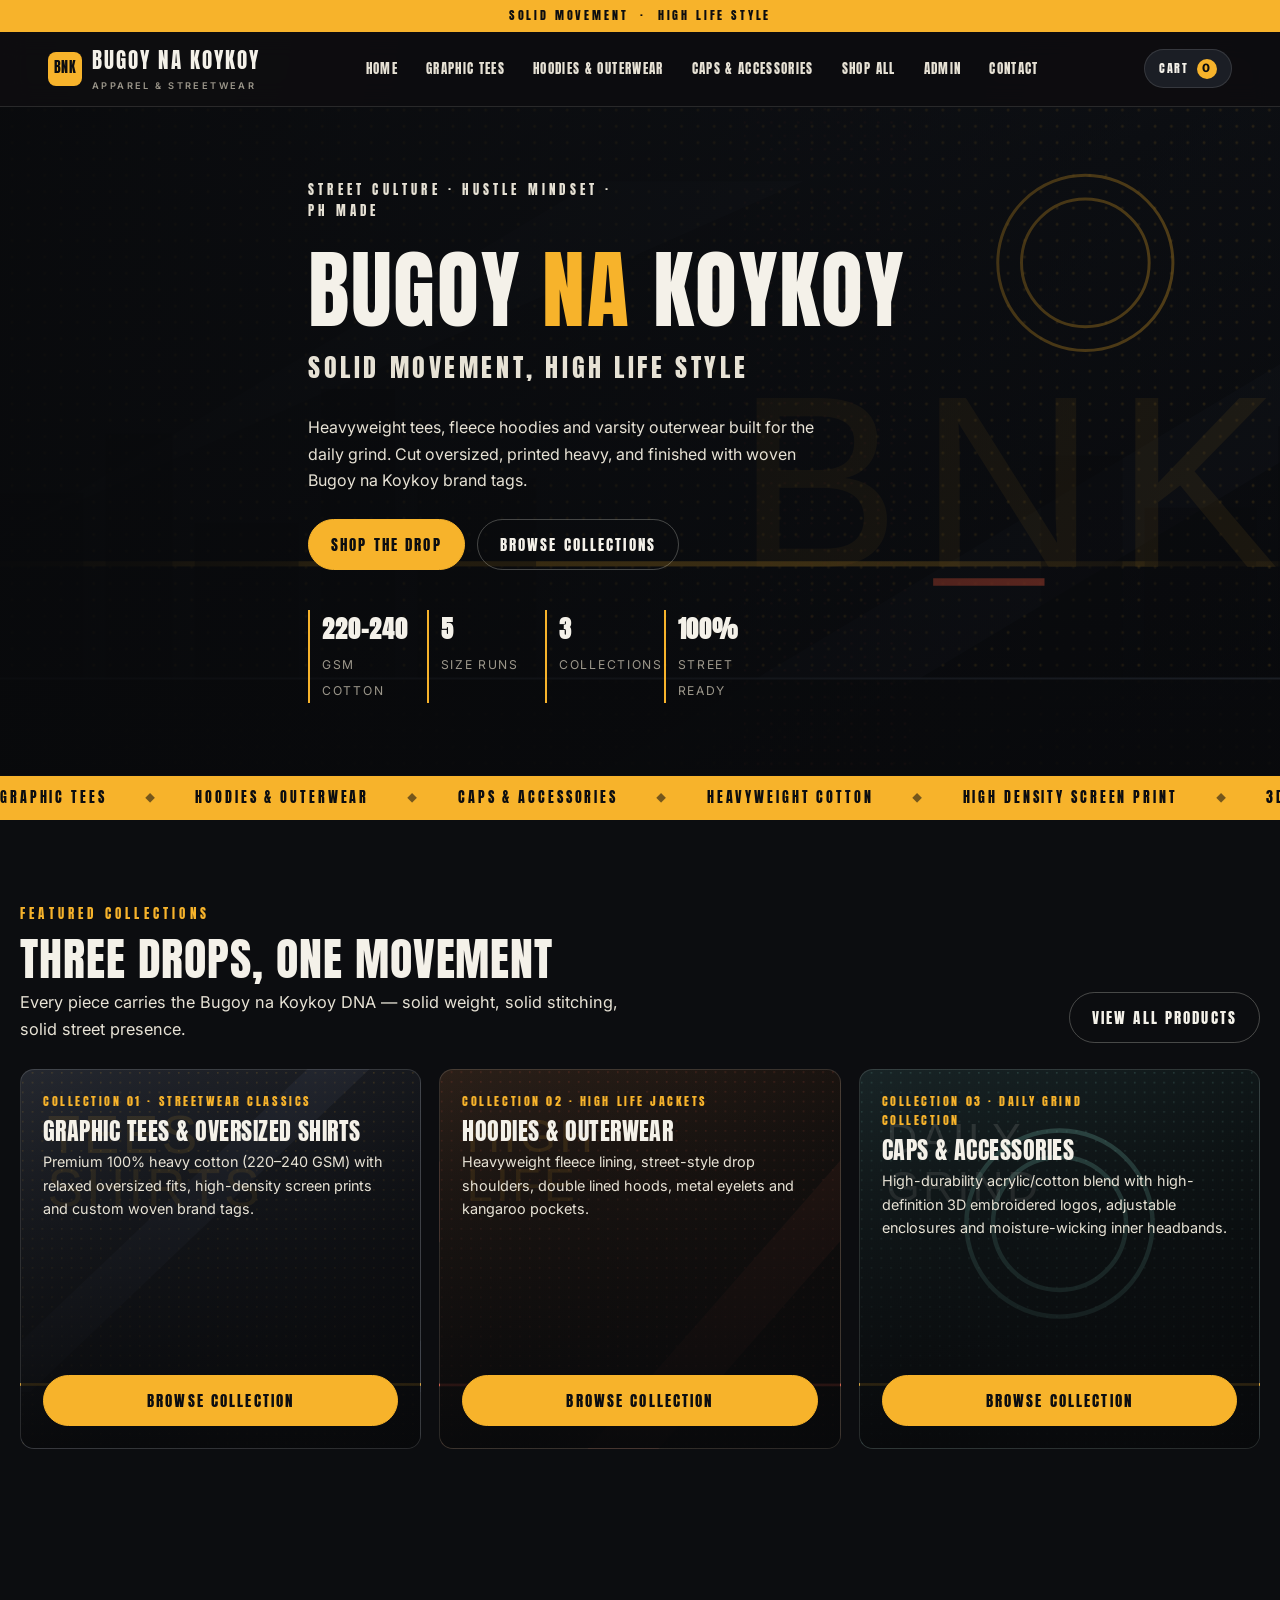
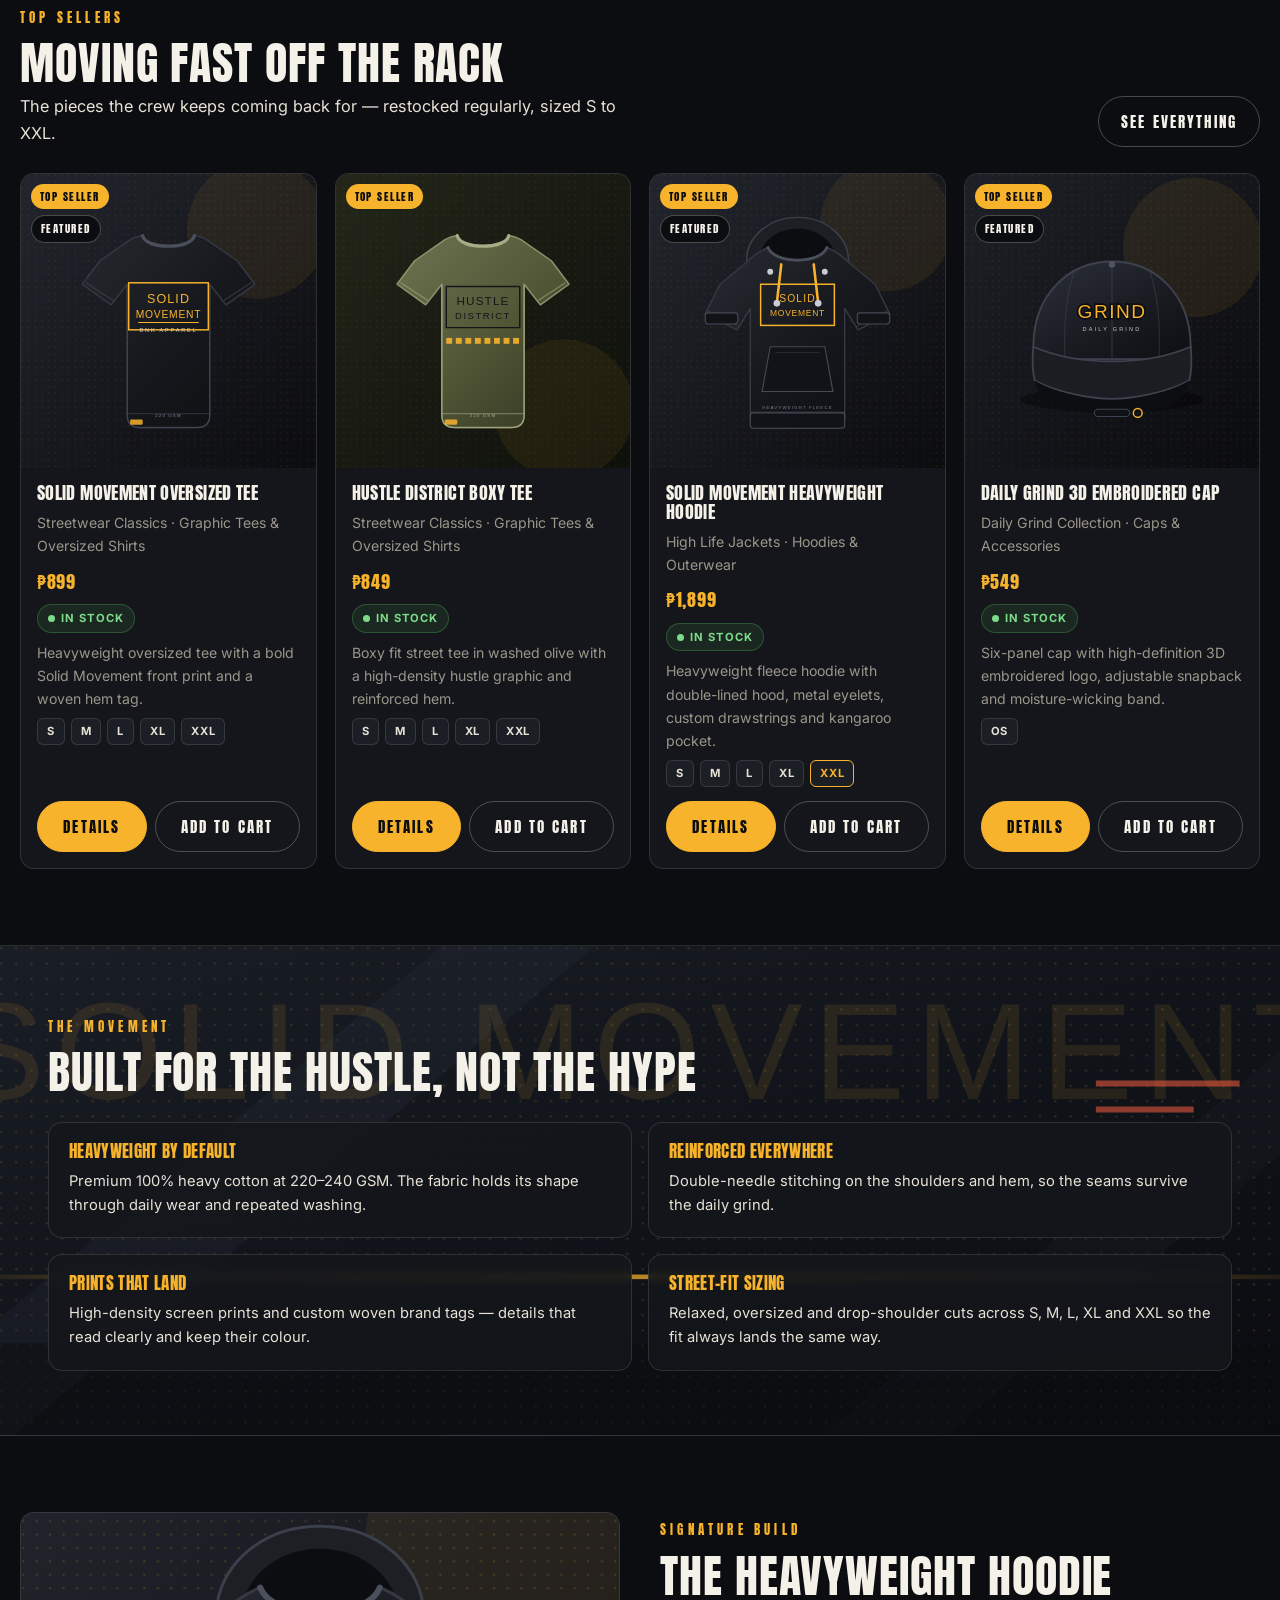
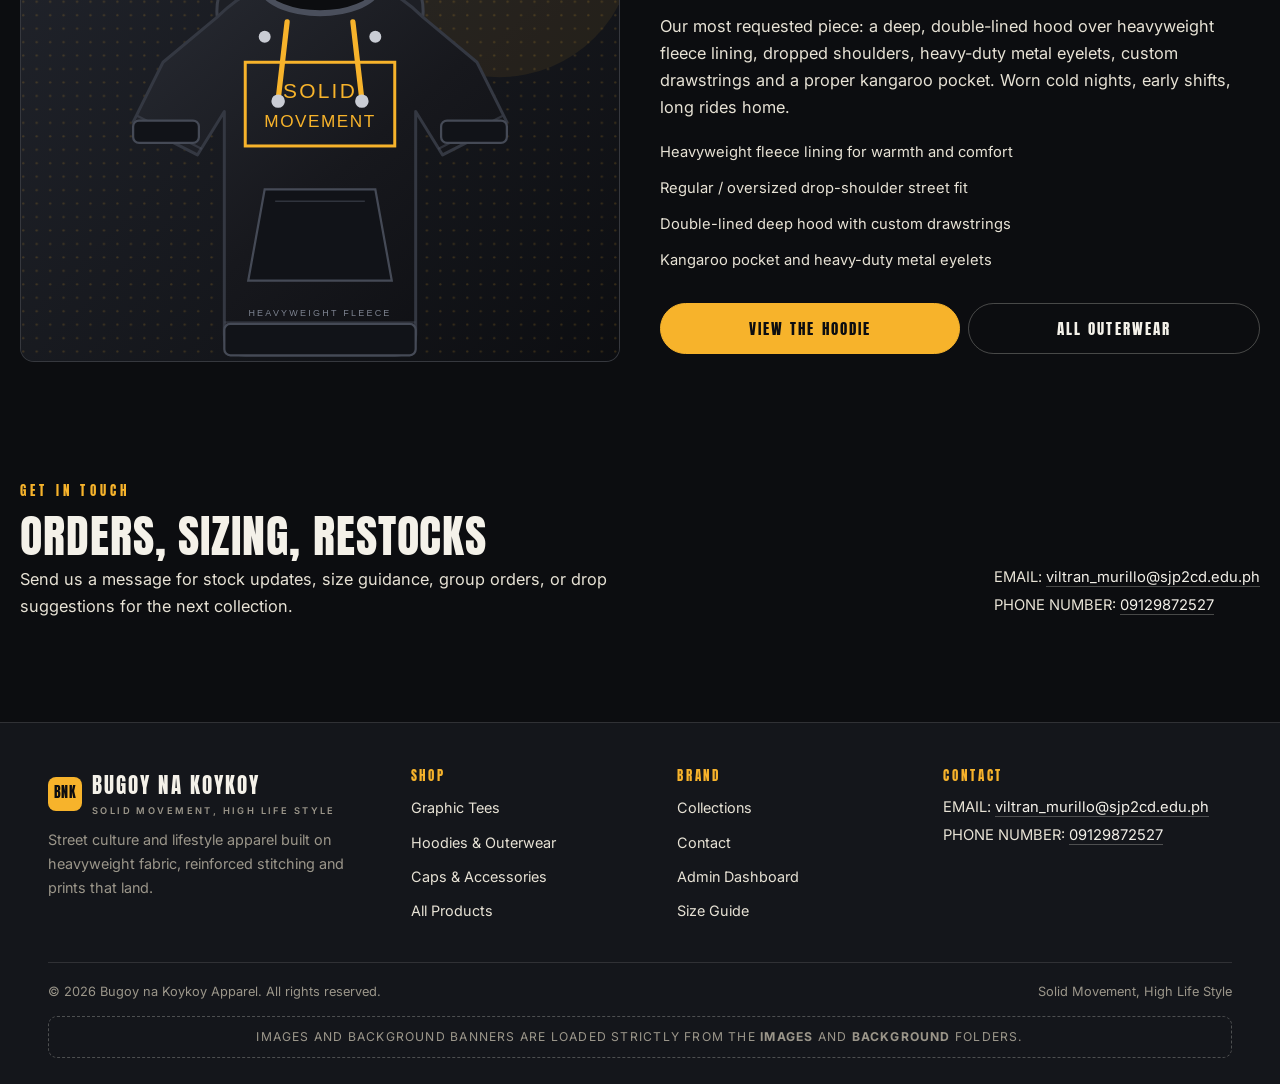
==== index.html @ 97ed1584 "Build Bugoy na Koykoy Apparel e-commerce site Add the full storefront for Bugoy na Koykoy Apparel (S" ====
<!DOCTYPE html>
<html lang="en">
  <head>
    <meta charset="utf-8" />
    <meta name="viewport" content="width=device-width, initial-scale=1" />
    <meta
      name="description"
      content="Bugoy na Koykoy Apparel — street culture and lifestyle apparel. Solid Movement, High Life Style. Graphic tees, hoodies, outerwear, caps and accessories."
    />
    <title>Bugoy na Koykoy Apparel — Solid Movement, High Life Style</title>
    <link rel="preconnect" href="https://fonts.googleapis.com" />
    <link rel="preconnect" href="https://fonts.gstatic.com" crossorigin />
    <link
      href="https://fonts.googleapis.com/css2?family=Anton&family=Inter:wght@400;500;600;700;800&display=swap"
      rel="stylesheet"
    />
    <link rel="stylesheet" href="css/style.css" />
    <link rel="icon" href="images/favicon.svg" type="image/svg+xml" />
  </head>
  <body>
    <a class="skip-link" href="#main">Skip to content</a>

    <div class="topbar">Solid Movement &nbsp;·&nbsp; High Life Style</div>

    <header class="site-header">
      <div class="container header-inner">
        <a class="logo" href="index.html">
          <span class="logo-mark" aria-hidden="true">BNK</span>
          <span>
            Bugoy na Koykoy
            <small>Apparel &amp; Streetwear</small>
          </span>
        </a>

        <button
          class="nav-toggle"
          id="navToggle"
          aria-expanded="false"
          aria-controls="navList"
          aria-label="Toggle navigation"
        >
          <span class="bars" aria-hidden="true"><span></span><span></span><span></span></span>
          Menu
        </button>

        <nav class="nav" aria-label="Primary navigation">
          <ul class="nav-list" id="navList">
            <li><a class="nav-link" href="index.html">Home</a></li>
            <li>
              <a class="nav-link" href="products.html?cat=graphic-tees">Graphic Tees</a>
            </li>
            <li>
              <a class="nav-link" href="products.html?cat=hoodies-outerwear">Hoodies &amp; Outerwear</a>
            </li>
            <li>
              <a class="nav-link" href="products.html?cat=caps-accessories">Caps &amp; Accessories</a>
            </li>
            <li><a class="nav-link" href="products.html">Shop All</a></li>
            <li><a class="nav-link" href="admin.html">Admin</a></li>
            <li><a class="nav-link" href="#contact">Contact</a></li>
          </ul>
        </nav>

        <div class="header-actions">
          <button class="cart-btn" type="button" data-open-cart>
            Cart <span class="cart-count" data-cart-count>0</span>
          </button>
        </div>
      </div>
    </header>

    <main id="main">
      <!-- ============================ HERO ============================ -->
      <section class="hero">
        <div class="container hero-content">
          <p class="eyebrow">Street Culture · Hustle Mindset · PH Made</p>
          <h1>Bugoy <em>na</em> Koykoy</h1>
          <p class="hero-tagline">Solid Movement, High Life Style</p>
          <p>
            Heavyweight tees, fleece hoodies and varsity outerwear built for the
            daily grind. Cut oversized, printed heavy, and finished with woven
            Bugoy na Koykoy brand tags.
          </p>
          <div class="hero-actions">
            <a class="btn" href="products.html">Shop The Drop</a>
            <a class="btn ghost" href="#collections">Browse Collections</a>
          </div>
          <div class="hero-stats">
            <div class="hero-stat"><b>220–240</b><span>GSM Cotton</span></div>
            <div class="hero-stat"><b>5</b><span>Size Runs</span></div>
            <div class="hero-stat"><b>3</b><span>Collections</span></div>
            <div class="hero-stat"><b>100%</b><span>Street Ready</span></div>
          </div>
        </div>
      </section>

      <!-- ========================= MARQUEE ========================== -->
      <div class="marquee" aria-hidden="true">
        <div class="marquee-track">
          <span>Graphic Tees</span>
          <span>Hoodies &amp; Outerwear</span>
          <span>Caps &amp; Accessories</span>
          <span>Heavyweight Cotton</span>
          <span>High Density Screen Print</span>
          <span>3D Embroidered Logos</span>
          <span>Graphic Tees</span>
          <span>Hoodies &amp; Outerwear</span>
          <span>Caps &amp; Accessories</span>
          <span>Heavyweight Cotton</span>
          <span>High Density Screen Print</span>
          <span>3D Embroidered Logos</span>
        </div>
      </div>

      <!-- ====================== FEATURED COLLECTIONS ================= -->
      <section class="section container" id="collections">
        <header class="section-header">
          <div>
            <p class="eyebrow">Featured Collections</p>
            <h2 class="section-title">Three Drops, One Movement</h2>
            <p class="lede">
              Every piece carries the Bugoy na Koykoy DNA — solid weight, solid
              stitching, solid street presence.
            </p>
          </div>
          <a class="btn secondary" href="products.html">View All Products</a>
        </header>

        <div class="collection-grid">
          <article
            class="collection-card"
            style="
              background-image: url('background/collection-streetwear-classics.svg');
            "
          >
            <p class="collection-tag">Collection 01 · Streetwear Classics</p>
            <h3>Graphic Tees &amp; Oversized Shirts</h3>
            <p>
              Premium 100% heavy cotton (220–240 GSM) with relaxed oversized
              fits, high-density screen prints and custom woven brand tags.
            </p>
            <div class="card-actions">
              <a class="btn" href="products.html?cat=graphic-tees">Browse Collection</a>
            </div>
          </article>

          <article
            class="collection-card"
            style="
              background-image: url('background/collection-high-life-jackets.svg');
            "
          >
            <p class="collection-tag">Collection 02 · High Life Jackets</p>
            <h3>Hoodies &amp; Outerwear</h3>
            <p>
              Heavyweight fleece lining, street-style drop shoulders, double
              lined hoods, metal eyelets and kangaroo pockets.
            </p>
            <div class="card-actions">
              <a class="btn" href="products.html?cat=hoodies-outerwear">Browse Collection</a>
            </div>
          </article>

          <article
            class="collection-card"
            style="
              background-image: url('background/collection-daily-grind.svg');
            "
          >
            <p class="collection-tag">Collection 03 · Daily Grind Collection</p>
            <h3>Caps &amp; Accessories</h3>
            <p>
              High-durability acrylic/cotton blend with high-definition 3D
              embroidered logos, adjustable enclosures and moisture-wicking
              inner headbands.
            </p>
            <div class="card-actions">
              <a class="btn" href="products.html?cat=caps-accessories">Browse Collection</a>
            </div>
          </article>
        </div>
      </section>

      <!-- ========================== TOP SELLERS ======================= -->
      <section class="section container">
        <header class="section-header">
          <div>
            <p class="eyebrow">Top Sellers</p>
            <h2 class="section-title">Moving Fast Off The Rack</h2>
            <p class="lede">
              The pieces the crew keeps coming back for — restocked regularly,
              sized S to XXL.
            </p>
          </div>
          <a class="btn secondary" href="products.html">See Everything</a>
        </header>
        <div class="grid" id="topSellerGrid"></div>
      </section>

      <!-- ========================== BRAND STORY ======================= -->
      <section class="band">
        <div class="container">
          <header class="section-header">
            <div>
              <p class="eyebrow">The Movement</p>
              <h2 class="section-title">Built For The Hustle, Not The Hype</h2>
            </div>
          </header>
          <div class="value-grid">
            <article class="value">
              <h4>Heavyweight By Default</h4>
              <p>
                Premium 100% heavy cotton at 220–240 GSM. The fabric holds its
                shape through daily wear and repeated washing.
              </p>
            </article>
            <article class="value">
              <h4>Reinforced Everywhere</h4>
              <p>
                Double-needle stitching on the shoulders and hem, so the seams
                survive the daily grind.
              </p>
            </article>
            <article class="value">
              <h4>Prints That Land</h4>
              <p>
                High-density screen prints and custom woven brand tags — details
                that read clearly and keep their colour.
              </p>
            </article>
            <article class="value">
              <h4>Street-Fit Sizing</h4>
              <p>
                Relaxed, oversized and drop-shoulder cuts across S, M, L, XL
                and XXL so the fit always lands the same way.
              </p>
            </article>
          </div>
        </div>
      </section>

      <!-- ======================= CRAFT / SPLIT ======================== -->
      <section class="section container">
        <div class="split">
          <div class="split-media">
            <img
              src="images/hoodie-solid-movement.svg"
              alt="Solid Movement heavyweight hoodie"
              loading="lazy"
            />
          </div>
          <div>
            <p class="eyebrow">Signature Build</p>
            <h2 class="section-title">The Heavyweight Hoodie</h2>
            <p class="lede" style="margin: 14px 0 18px;">
              Our most requested piece: a deep, double-lined hood over heavyweight
              fleece lining, dropped shoulders, heavy-duty metal eyelets, custom
              drawstrings and a proper kangaroo pocket. Worn cold nights, early
              shifts, long rides home.
            </p>
            <ul class="footer-list" style="margin-bottom: 22px;">
              <li class="contact-line">Heavyweight fleece lining for warmth and comfort</li>
              <li class="contact-line">Regular / oversized drop-shoulder street fit</li>
              <li class="contact-line">Double-lined deep hood with custom drawstrings</li>
              <li class="contact-line">Kangaroo pocket and heavy-duty metal eyelets</li>
            </ul>
            <div class="card-actions">
              <a class="btn" href="products.html?id=bnk-ood-01">View The Hoodie</a>
              <a class="btn ghost" href="products.html?cat=hoodies-outerwear">All Outerwear</a>
            </div>
          </div>
        </div>
      </section>

      <!-- ========================== CONTACT =========================== -->
      <section class="section-tight container" id="contact">
        <header class="section-header">
          <div>
            <p class="eyebrow">Get In Touch</p>
            <h2 class="section-title">Orders, Sizing, Restocks</h2>
            <p class="lede">
              Send us a message for stock updates, size guidance, group orders,
              or drop suggestions for the next collection.
            </p>
          </div>
          <div class="contact-line">
            <div>EMAIL: <a href="mailto:viltran_murillo@sjp2cd.edu.ph">viltran_murillo@sjp2cd.edu.ph</a></div>
            <div>PHONE NUMBER: <a href="tel:09129872527">09129872527</a></div>
          </div>
        </header>
      </section>
    </main>

    <footer class="site-footer">
      <div class="container">
        <div class="footer-grid">
          <div class="footer-brand">
            <a class="logo" href="index.html">
              <span class="logo-mark" aria-hidden="true">BNK</span>
              <span>
                Bugoy na Koykoy
                <small>Solid Movement, High Life Style</small>
              </span>
            </a>
            <p>
              Street culture and lifestyle apparel built on heavyweight fabric,
              reinforced stitching and prints that land.
            </p>
          </div>

          <div>
            <h3 class="footer-title">Shop</h3>
            <ul class="footer-list">
              <li><a href="products.html?cat=graphic-tees">Graphic Tees</a></li>
              <li><a href="products.html?cat=hoodies-outerwear">Hoodies &amp; Outerwear</a></li>
              <li><a href="products.html?cat=caps-accessories">Caps &amp; Accessories</a></li>
              <li><a href="products.html">All Products</a></li>
            </ul>
          </div>

          <div>
            <h3 class="footer-title">Brand</h3>
            <ul class="footer-list">
              <li><a href="index.html#collections">Collections</a></li>
              <li><a href="index.html#contact">Contact</a></li>
              <li><a href="admin.html">Admin Dashboard</a></li>
              <li><a href="products.html">Size Guide</a></li>
            </ul>
          </div>

          <div>
            <h3 class="footer-title">Contact</h3>
            <div class="contact-line">
              <div>EMAIL: <a href="mailto:viltran_murillo@sjp2cd.edu.ph">viltran_murillo@sjp2cd.edu.ph</a></div>
              <div>PHONE NUMBER: <a href="tel:09129872527">09129872527</a></div>
            </div>
          </div>
        </div>

        <div class="footer-bottom">
          <span>&copy; <span id="currentYear">2026</span> Bugoy na Koykoy Apparel. All rights reserved.</span>
          <span>Solid Movement, High Life Style</span>
        </div>
        <p class="notice-strip">
          Images and background banners are loaded strictly from the
          <strong>images</strong> and <strong>background</strong> folders.
        </p>
      </div>
    </footer>

    <!-- ========================= CART DRAWER ======================== -->
    <div class="drawer" id="cartDrawer" hidden>
      <button class="drawer-scrim" type="button" data-close-cart aria-label="Close cart"></button>
      <aside class="drawer-panel" role="dialog" aria-modal="true" aria-label="Shopping cart">
        <div class="drawer-head">
          <h3>Your Cart</h3>
          <button class="modal-close" type="button" data-close-cart aria-label="Close cart">&#10005;</button>
        </div>
        <div class="drawer-body" id="cartLines"></div>
        <div class="drawer-foot">
          <div class="total-row"><span>Subtotal</span><span id="cartTotal">₱0</span></div>
          <button class="btn" type="button" id="checkoutBtn">Checkout</button>
          <button class="btn ghost" type="button" data-close-cart>Keep Shopping</button>
        </div>
      </aside>
    </div>

    <div class="toast-wrap" id="toastWrap"></div>

    <script src="js/app.js"></script>
    <script src="js/home.js"></script>
  </body>
</html>
---- css/style.css ----
/* ==========================================================================
   Bugoy na Koykoy Apparel — "Solid Movement, High Life Style"
   External stylesheet (CSS3). Mobile-first, responsive breakpoints:
   640px (sm) / 900px (md) / 1200px (lg)
   ========================================================================== */

/* ---------- 1. Reset & tokens ---------- */
*,
*::before,
*::after {
  margin: 0;
  padding: 0;
  box-sizing: border-box;
}

:root {
  --ink: #0c0d10;
  --ink-2: #14161b;
  --ink-3: #1b1e25;
  --ink-4: #252932;
  --bone: #f4f1e9;
  --bone-2: #e7e2d5;
  --gold: #f7b32b;
  --gold-deep: #d98c07;
  --rust: #e2543c;
  --muted: #9b968a;
  --line: rgba(244, 241, 233, 0.12);
  --line-strong: rgba(244, 241, 233, 0.26);
  --success: #4caf50;
  --radius: 14px;
  --radius-sm: 9px;
  --shadow: 0 18px 40px -22px rgba(0, 0, 0, 0.9);
  --display: "Anton", "Haettenschweiler", "Arial Narrow", Impact, sans-serif;
  --body: "Inter", system-ui, -apple-system, "Segoe UI", Roboto, Helvetica,
    Arial, sans-serif;
  --max: 1240px;
  --gutter: 16px;
  --header-h: 62px;
}

/* ---------- 2. Base ---------- */
html {
  scroll-behavior: smooth;
  -webkit-text-size-adjust: 100%;
}

body {
  min-height: 100%;
  font-family: var(--body);
  font-size: 16px;
  line-height: 1.65;
  color: var(--bone);
  background-color: var(--ink);
  background-image:
    radial-gradient(circle at 12% 4%, rgba(247, 179, 43, 0.09), transparent 42%),
    radial-gradient(circle at 88% 18%, rgba(226, 84, 60, 0.08), transparent 46%);
  background-attachment: fixed;
  overflow-x: hidden;
}

img {
  max-width: 100%;
  display: block;
}

a {
  color: inherit;
  text-decoration: none;
}

button,
input,
select,
textarea {
  font: inherit;
  color: inherit;
}

ul {
  list-style: none;
}

:focus-visible {
  outline: 2px solid var(--gold);
  outline-offset: 3px;
}

::selection {
  background: var(--gold);
  color: var(--ink);
}

/* ---------- 3. Layout helpers ---------- */
.container {
  width: 100%;
  max-width: var(--max);
  margin: 0 auto;
  padding: 0 var(--gutter);
}

.section {
  padding: 56px 0;
}

.section-tight {
  padding: 36px 0;
}

.skip-link {
  position: absolute;
  left: -9999px;
  top: 0;
  background: var(--gold);
  color: var(--ink);
  padding: 10px 16px;
  z-index: 200;
  font-weight: 700;
}

.skip-link:focus {
  left: 8px;
  top: 8px;
}

.sr-only {
  position: absolute;
  width: 1px;
  height: 1px;
  padding: 0;
  margin: -1px;
  overflow: hidden;
  clip: rect(0 0 0 0);
  white-space: nowrap;
  border: 0;
}

/* ---------- 4. Typography ---------- */
h1,
h2,
h3,
h4 {
  font-family: var(--display);
  font-weight: 400;
  letter-spacing: 0.02em;
  line-height: 1.05;
  text-transform: uppercase;
}

.section-title {
  font-size: clamp(1.75rem, 6vw, 2.9rem);
}

.eyebrow {
  font-family: var(--display);
  font-size: 0.82rem;
  letter-spacing: 0.32em;
  text-transform: uppercase;
  color: var(--gold);
  margin-bottom: 10px;
}

.lede {
  color: var(--bone-2);
  font-size: 1.02rem;
  max-width: 60ch;
}

.meta {
  color: var(--muted);
  font-size: 0.88rem;
}

.muted {
  color: var(--muted);
}

.price {
  font-family: var(--display);
  font-size: 1.3rem;
  letter-spacing: 0.04em;
  color: var(--gold);
}

.section-header {
  display: flex;
  flex-wrap: wrap;
  align-items: flex-end;
  justify-content: space-between;
  gap: 14px;
  margin-bottom: 26px;
}

.section-header p {
  margin-top: 6px;
}

/* ---------- 5. Buttons & chips ---------- */
.btn {
  display: inline-flex;
  align-items: center;
  justify-content: center;
  gap: 8px;
  padding: 12px 22px;
  border: 1px solid var(--gold);
  border-radius: 999px;
  background: var(--gold);
  color: var(--ink);
  font-family: var(--display);
  font-size: 0.95rem;
  letter-spacing: 0.14em;
  text-transform: uppercase;
  cursor: pointer;
  transition: transform 0.16s ease, background-color 0.16s ease,
    color 0.16s ease, border-color 0.16s ease;
}

.btn:hover {
  background: var(--gold-deep);
  border-color: var(--gold-deep);
  transform: translateY(-2px);
}

.btn:active {
  transform: translateY(0);
}

.btn.ghost,
.btn.secondary {
  background: transparent;
  color: var(--bone);
  border-color: var(--line-strong);
}

.btn.ghost:hover,
.btn.secondary:hover {
  background: var(--bone);
  color: var(--ink);
  border-color: var(--bone);
}

.btn.rust {
  background: var(--rust);
  border-color: var(--rust);
  color: #fff;
}

.btn.rust:hover {
  background: #c9432c;
  border-color: #c9432c;
}

.btn.small {
  padding: 8px 14px;
  font-size: 0.78rem;
  letter-spacing: 0.1em;
}

.btn[disabled] {
  opacity: 0.45;
  cursor: not-allowed;
  transform: none;
}

.chip {
  display: inline-flex;
  align-items: center;
  gap: 6px;
  padding: 8px 15px;
  border: 1px solid var(--line);
  border-radius: 999px;
  background: var(--ink-2);
  color: var(--bone-2);
  font-size: 0.82rem;
  font-weight: 600;
  letter-spacing: 0.04em;
  cursor: pointer;
  transition: border-color 0.16s ease, background-color 0.16s ease,
    color 0.16s ease;
}

.chip:hover {
  border-color: var(--gold);
  color: var(--bone);
}

.chip.active {
  background: var(--gold);
  border-color: var(--gold);
  color: var(--ink);
}

/* ---------- 6. Header / navigation ---------- */
.site-header {
  position: sticky;
  top: 0;
  z-index: 60;
  background: rgba(12, 13, 16, 0.92);
  backdrop-filter: blur(12px);
  border-bottom: 1px solid var(--line);
}

.topbar {
  background: var(--gold);
  color: var(--ink);
  text-align: center;
  font-family: var(--display);
  font-size: 0.74rem;
  letter-spacing: 0.24em;
  text-transform: uppercase;
  padding: 6px 12px;
}

.header-inner {
  display: flex;
  align-items: center;
  justify-content: space-between;
  gap: 12px;
  min-height: var(--header-h);
}

.logo {
  display: flex;
  align-items: center;
  gap: 10px;
  font-family: var(--display);
  font-size: 1.16rem;
  letter-spacing: 0.1em;
  text-transform: uppercase;
  white-space: nowrap;
}

.logo-mark {
  display: grid;
  place-items: center;
  width: 34px;
  height: 34px;
  border-radius: 8px;
  background: var(--gold);
  color: var(--ink);
  font-size: 0.86rem;
  letter-spacing: 0.02em;
  flex: none;
}

.logo small {
  display: block;
  font-family: var(--body);
  font-size: 0.58rem;
  letter-spacing: 0.26em;
  color: var(--muted);
  font-weight: 600;
}

.nav-toggle {
  display: inline-flex;
  align-items: center;
  gap: 8px;
  background: transparent;
  border: 1px solid var(--line-strong);
  color: var(--bone);
  padding: 8px 13px;
  border-radius: 999px;
  font-family: var(--display);
  font-size: 0.78rem;
  letter-spacing: 0.16em;
  text-transform: uppercase;
  cursor: pointer;
}

.nav-toggle .bars {
  display: grid;
  gap: 3px;
}

.nav-toggle .bars span {
  display: block;
  width: 16px;
  height: 2px;
  background: currentColor;
}

.nav {
  display: none;
}

.nav-list {
  display: flex;
  flex-direction: column;
  gap: 2px;
}

.nav.open {
  display: block;
}

.nav-link {
  display: block;
  padding: 10px 8px;
  border-radius: var(--radius-sm);
  font-family: var(--display);
  font-size: 0.92rem;
  letter-spacing: 0.1em;
  text-transform: uppercase;
  color: var(--bone-2);
}

.nav-link:hover,
.nav-link:focus-visible {
  background: var(--ink-3);
  color: var(--gold);
}

.header-actions {
  display: flex;
  align-items: center;
  gap: 8px;
}

.cart-btn {
  position: relative;
  display: inline-flex;
  align-items: center;
  gap: 8px;
  background: var(--ink-3);
  border: 1px solid var(--line);
  color: var(--bone);
  border-radius: 999px;
  padding: 8px 14px;
  font-family: var(--display);
  font-size: 0.78rem;
  letter-spacing: 0.14em;
  text-transform: uppercase;
  cursor: pointer;
}

.cart-btn:hover {
  border-color: var(--gold);
}

.cart-count {
  min-width: 20px;
  height: 20px;
  padding: 0 5px;
  display: grid;
  place-items: center;
  border-radius: 999px;
  background: var(--gold);
  color: var(--ink);
  font-family: var(--body);
  font-weight: 800;
  font-size: 0.72rem;
}

/* ---------- 7. Hero ---------- */
.hero {
  position: relative;
  isolation: isolate;
  display: grid;
  align-items: center;
  min-height: 62vh;
  padding: 72px 0;
  background-color: var(--ink-2);
  background-image: url("../background/hero.svg");
  background-size: cover;
  background-position: center;
  background-repeat: no-repeat;
  overflow: hidden;
}

.hero::after {
  content: "";
  position: absolute;
  inset: 0;
  z-index: -1;
  background: linear-gradient(
    100deg,
    rgba(8, 9, 11, 0.94) 0%,
    rgba(8, 9, 11, 0.72) 48%,
    rgba(8, 9, 11, 0.38) 100%
  );
}

.hero-content {
  max-width: 720px;
}

.hero h1 {
  font-size: clamp(2.5rem, 11vw, 5.4rem);
  line-height: 0.95;
  margin-bottom: 16px;
}

.hero h1 em {
  font-style: normal;
  color: var(--gold);
}

.hero-tagline {
  font-family: var(--display);
  font-size: clamp(1.05rem, 4.2vw, 1.6rem);
  letter-spacing: 0.14em;
  text-transform: uppercase;
  color: var(--bone);
  margin-bottom: 14px;
}

.hero p {
  color: var(--bone-2);
  max-width: 52ch;
  margin-bottom: 26px;
}

.hero-actions {
  display: flex;
  flex-wrap: wrap;
  gap: 12px;
}

.hero-stats {
  display: grid;
  grid-template-columns: repeat(2, minmax(0, 1fr));
  gap: 14px;
  margin-top: 40px;
  max-width: 460px;
}

.hero-stat {
  border-left: 2px solid var(--gold);
  padding-left: 12px;
}

.hero-stat b {
  display: block;
  font-family: var(--display);
  font-size: 1.5rem;
  letter-spacing: 0.04em;
  color: var(--bone);
}

.hero-stat span {
  font-size: 0.76rem;
  letter-spacing: 0.14em;
  text-transform: uppercase;
  color: var(--muted);
}

/* ---------- 8. Marquee strip ---------- */
.marquee {
  background: var(--gold);
  color: var(--ink);
  border-top: 1px solid var(--ink);
  border-bottom: 1px solid var(--ink);
  overflow: hidden;
  padding: 10px 0;
}

.marquee-track {
  display: flex;
  gap: 38px;
  width: max-content;
  animation: marquee 26s linear infinite;
  font-family: var(--display);
  font-size: 0.9rem;
  letter-spacing: 0.2em;
  text-transform: uppercase;
}

.marquee-track span::after {
  content: "◆";
  margin-left: 38px;
  opacity: 0.55;
}

@keyframes marquee {
  from {
    transform: translateX(0);
  }
  to {
    transform: translateX(-50%);
  }
}

@media (prefers-reduced-motion: reduce) {
  .marquee-track {
    animation: none;
  }
  html {
    scroll-behavior: auto;
  }
}

/* ---------- 9. Cards / product grid ---------- */
.grid {
  display: grid;
  grid-template-columns: repeat(auto-fill, minmax(240px, 1fr));
  gap: 18px;
}

.card {
  display: flex;
  flex-direction: column;
  background: var(--ink-2);
  border: 1px solid var(--line);
  border-radius: var(--radius);
  overflow: hidden;
  transition: transform 0.18s ease, border-color 0.18s ease,
    box-shadow 0.18s ease;
}

.card:hover {
  transform: translateY(-4px);
  border-color: var(--line-strong);
  box-shadow: var(--shadow);
}

.card-media {
  position: relative;
  background: var(--ink-3);
  aspect-ratio: 1 / 1;
}

.card-media img {
  width: 100%;
  height: 100%;
  object-fit: cover;
}

.card-badges {
  position: absolute;
  top: 10px;
  left: 10px;
  display: flex;
  flex-direction: column;
  gap: 6px;
  align-items: flex-start;
}

.badge {
  padding: 4px 9px;
  border-radius: 999px;
  font-family: var(--display);
  font-size: 0.66rem;
  letter-spacing: 0.14em;
  text-transform: uppercase;
  background: var(--gold);
  color: var(--ink);
}

.badge.dark {
  background: var(--ink);
  color: var(--bone);
  border: 1px solid var(--line-strong);
}

.badge.rust {
  background: var(--rust);
  color: #fff;
}

.card-body {
  display: flex;
  flex-direction: column;
  gap: 8px;
  padding: 16px;
  flex: 1;
}

.card-title {
  font-size: 1.12rem;
}

.card-body .price {
  font-size: 1.15rem;
}

.card-actions {
  display: flex;
  flex-wrap: wrap;
  gap: 8px;
  margin-top: auto;
  padding-top: 6px;
}

.card-actions .btn {
  flex: 1 1 auto;
}

/* Stock / availability tags */
.avail {
  display: inline-flex;
  align-items: center;
  gap: 6px;
  align-self: flex-start;
  padding: 4px 10px;
  border-radius: 999px;
  font-size: 0.7rem;
  font-weight: 700;
  letter-spacing: 0.1em;
  text-transform: uppercase;
  border: 1px solid transparent;
}

.avail::before {
  content: "";
  width: 7px;
  height: 7px;
  border-radius: 50%;
  background: currentColor;
}

.avail.in-stock {
  color: #7ddc8a;
  background: rgba(76, 175, 80, 0.12);
  border-color: rgba(76, 175, 80, 0.34);
}

.avail.low-stock {
  color: var(--gold);
  background: rgba(247, 179, 43, 0.12);
  border-color: rgba(247, 179, 43, 0.34);
}

.avail.out-of-stock {
  color: #f08574;
  background: rgba(226, 84, 60, 0.14);
  border-color: rgba(226, 84, 60, 0.36);
}

/* Size pills */
.size-list {
  display: flex;
  flex-wrap: wrap;
  gap: 6px;
}

.size-pill {
  padding: 3px 9px;
  border: 1px solid var(--line);
  border-radius: 6px;
  font-size: 0.7rem;
  font-weight: 700;
  letter-spacing: 0.06em;
  color: var(--bone-2);
  background: var(--ink-3);
}

.size-pill.sold-out {
  color: var(--muted);
  text-decoration: line-through;
  opacity: 0.55;
}

.size-pill.low {
  border-color: var(--gold);
  color: var(--gold);
}

/* ---------- 10. Collection cards ---------- */
.collection-grid {
  display: grid;
  gap: 18px;
  grid-template-columns: 1fr;
}

.collection-card {
  position: relative;
  display: flex;
  flex-direction: column;
  justify-content: flex-end;
  min-height: 300px;
  padding: 22px;
  border-radius: var(--radius);
  border: 1px solid var(--line);
  overflow: hidden;
  background-color: var(--ink-3);
  background-size: cover;
  background-position: center;
  isolation: isolate;
}

.collection-card::after {
  content: "";
  position: absolute;
  inset: 0;
  z-index: -1;
  background: linear-gradient(
    to top,
    rgba(8, 9, 11, 0.95) 0%,
    rgba(8, 9, 11, 0.55) 55%,
    rgba(8, 9, 11, 0.12) 100%
  );
}

.collection-card h3 {
  font-size: 1.5rem;
  margin-bottom: 6px;
}

.collection-card p {
  color: var(--bone-2);
  font-size: 0.9rem;
  margin-bottom: 14px;
  max-width: 46ch;
}

.collection-card .collection-tag {
  font-family: var(--display);
  font-size: 0.72rem;
  letter-spacing: 0.22em;
  text-transform: uppercase;
  color: var(--gold);
  margin-bottom: 8px;
}

/* ---------- 11. Story / values band ---------- */
.band {
  position: relative;
  background-image: url("../background/banner-story.svg");
  background-size: cover;
  background-position: center;
  border-block: 1px solid var(--line);
  overflow: hidden;
}

.band .container {
  position: relative;
  padding-block: 64px;
}

.value-grid {
  display: grid;
  gap: 16px;
  grid-template-columns: 1fr;
}

.value {
  padding: 20px;
  border: 1px solid var(--line);
  border-radius: var(--radius);
  background: rgba(20, 22, 27, 0.82);
  backdrop-filter: blur(4px);
}

.value h4 {
  font-size: 1.05rem;
  margin-bottom: 8px;
  color: var(--gold);
}

.value p {
  color: var(--bone-2);
  font-size: 0.92rem;
}

/* ---------- 12. Split feature ---------- */
.split {
  display: grid;
  gap: 26px;
  align-items: center;
}

.split-media {
  border-radius: var(--radius);
  overflow: hidden;
  border: 1px solid var(--line);
  background: var(--ink-3);
  aspect-ratio: 4 / 3;
}

.split-media img {
  width: 100%;
  height: 100%;
  object-fit: cover;
}

/* ---------- 13. Catalog page ---------- */
.page-head {
  padding: 44px 0 20px;
  border-bottom: 1px solid var(--line);
}

.page-head h1 {
  font-size: clamp(2rem, 7vw, 3.4rem);
  margin-bottom: 8px;
}

.catalog-layout {
  display: grid;
  gap: 22px;
}

.catalog-layout > * {
  min-width: 0;
}

.filters {
  display: grid;
  gap: 16px;
  padding: 18px;
  border: 1px solid var(--line);
  border-radius: var(--radius);
  background: var(--ink-2);
  align-self: start;
}

.filter-group h4 {
  font-size: 0.82rem;
  letter-spacing: 0.18em;
  color: var(--gold);
  margin-bottom: 10px;
}

.filter-options {
  display: flex;
  flex-wrap: wrap;
  gap: 8px;
}

.field {
  display: block;
  margin-bottom: 14px;
}

.field > span {
  display: block;
  font-size: 0.76rem;
  letter-spacing: 0.14em;
  text-transform: uppercase;
  color: var(--muted);
  margin-bottom: 6px;
}

.input,
.select,
.textarea {
  width: 100%;
  padding: 11px 13px;
  background: var(--ink-3);
  border: 1px solid var(--line);
  border-radius: var(--radius-sm);
  color: var(--bone);
  font-size: 0.94rem;
}

.input:focus,
.select:focus,
.textarea:focus {
  border-color: var(--gold);
  outline: none;
}

.textarea {
  resize: vertical;
  min-height: 90px;
}

.select option {
  background: var(--ink-3);
}

.search-row {
  display: flex;
  gap: 10px;
  flex-wrap: wrap;
}

.search-row .input {
  flex: 1 1 200px;
}

.result-bar {
  display: flex;
  flex-wrap: wrap;
  align-items: center;
  justify-content: space-between;
  gap: 12px;
  margin-bottom: 18px;
}

.empty-state {
  grid-column: 1 / -1;
  padding: 50px 20px;
  text-align: center;
  border: 1px dashed var(--line-strong);
  border-radius: var(--radius);
  color: var(--muted);
}

/* ---------- 14. Product detail modal ---------- */
.modal {
  position: fixed;
  inset: 0;
  z-index: 120;
  display: grid;
  place-items: end center;
  background: rgba(6, 7, 9, 0.82);
  backdrop-filter: blur(4px);
  padding: 0;
}

.modal[hidden] {
  display: none;
}

.modal-panel {
  width: 100%;
  max-width: 980px;
  max-height: 92vh;
  overflow-y: auto;
  background: var(--ink-2);
  border: 1px solid var(--line);
  border-bottom: none;
  border-radius: 18px 18px 0 0;
  animation: sheetUp 0.24s ease;
}

@keyframes sheetUp {
  from {
    transform: translateY(28px);
    opacity: 0;
  }
  to {
    transform: translateY(0);
    opacity: 1;
  }
}

@media (prefers-reduced-motion: reduce) {
  .modal-panel {
    animation: none;
  }
}

.modal-close {
  position: absolute;
  top: 12px;
  right: 12px;
  z-index: 2;
  width: 38px;
  height: 38px;
  border-radius: 50%;
  border: 1px solid var(--line-strong);
  background: rgba(12, 13, 16, 0.7);
  color: var(--bone);
  font-size: 1.1rem;
  cursor: pointer;
}

.modal-close:hover {
  background: var(--rust);
  border-color: var(--rust);
}

.detail {
  display: grid;
  gap: 0;
}

.detail-media {
  background: var(--ink-3);
}

.detail-media img {
  width: 100%;
  aspect-ratio: 1 / 1;
  object-fit: cover;
}

.detail-body {
  padding: 22px;
}

.detail-body h3 {
  font-size: 1.7rem;
  margin-bottom: 6px;
}

.detail-body .price {
  font-size: 1.6rem;
  margin: 10px 0 12px;
}

.detail-body p {
  color: var(--bone-2);
  margin-bottom: 14px;
}

.spec-list {
  display: grid;
  gap: 10px;
  margin: 18px 0;
}

.spec {
  padding: 12px 14px;
  border: 1px solid var(--line);
  border-left: 3px solid var(--gold);
  border-radius: var(--radius-sm);
  background: var(--ink-3);
}

.spec dt {
  font-family: var(--display);
  font-size: 0.72rem;
  letter-spacing: 0.2em;
  text-transform: uppercase;
  color: var(--gold);
  margin-bottom: 4px;
}

.spec dd {
  margin: 0;
  color: var(--bone-2);
  font-size: 0.92rem;
}

.size-picker {
  display: flex;
  flex-wrap: wrap;
  gap: 8px;
  margin: 8px 0 16px;
}

.size-option {
  min-width: 52px;
  padding: 9px 12px;
  border: 1px solid var(--line);
  border-radius: var(--radius-sm);
  background: var(--ink-3);
  color: var(--bone-2);
  font-weight: 700;
  font-size: 0.84rem;
  cursor: pointer;
  transition: all 0.15s ease;
}

.size-option:hover:not([disabled]) {
  border-color: var(--gold);
  color: var(--bone);
}

.size-option.selected {
  background: var(--gold);
  border-color: var(--gold);
  color: var(--ink);
}

.size-option[disabled] {
  opacity: 0.35;
  text-decoration: line-through;
  cursor: not-allowed;
}

.stock-line {
  font-size: 0.8rem;
  color: var(--muted);
  margin-bottom: 14px;
}

.detail-actions {
  display: flex;
  flex-wrap: wrap;
  gap: 10px;
}

/* ---------- 15. Cart drawer ---------- */
.drawer {
  position: fixed;
  inset: 0;
  z-index: 140;
  display: grid;
  grid-template-columns: 1fr;
}

.drawer[hidden] {
  display: none;
}

.drawer-scrim {
  position: absolute;
  inset: 0;
  background: rgba(6, 7, 9, 0.78);
  border: 0;
  cursor: pointer;
}

.drawer-panel {
  position: relative;
  justify-self: end;
  width: 100%;
  max-width: 420px;
  height: 100%;
  background: var(--ink-2);
  border-left: 1px solid var(--line);
  display: flex;
  flex-direction: column;
  animation: drawerIn 0.22s ease;
}

@keyframes drawerIn {
  from {
    transform: translateX(24px);
    opacity: 0;
  }
  to {
    transform: translateX(0);
    opacity: 1;
  }
}

@media (prefers-reduced-motion: reduce) {
  .drawer-panel {
    animation: none;
  }
}

.drawer-head {
  display: flex;
  align-items: center;
  justify-content: space-between;
  gap: 12px;
  padding: 16px 18px;
  border-bottom: 1px solid var(--line);
}

.drawer-head h3 {
  font-size: 1.2rem;
}

.drawer-body {
  flex: 1;
  overflow-y: auto;
  padding: 14px 18px;
}

.drawer-foot {
  padding: 16px 18px;
  border-top: 1px solid var(--line);
  display: grid;
  gap: 12px;
}

.cart-line {
  display: grid;
  grid-template-columns: 62px 1fr;
  gap: 12px;
  padding: 12px 0;
  border-bottom: 1px solid var(--line);
}

.cart-line img {
  width: 62px;
  height: 62px;
  object-fit: cover;
  border-radius: 8px;
  background: var(--ink-3);
}

.cart-line h4 {
  font-size: 0.98rem;
  margin-bottom: 4px;
}

.qty {
  display: inline-flex;
  align-items: center;
  border: 1px solid var(--line);
  border-radius: 999px;
  overflow: hidden;
}

.qty button {
  background: transparent;
  border: none;
  color: var(--bone);
  padding: 4px 10px;
  cursor: pointer;
}

.qty button:hover {
  background: var(--ink-4);
  color: var(--gold);
}

.qty span {
  padding: 0 4px;
  font-size: 0.86rem;
  font-weight: 700;
  min-width: 20px;
  text-align: center;
}

.link-btn {
  background: none;
  border: none;
  color: var(--muted);
  font-size: 0.76rem;
  text-decoration: underline;
  cursor: pointer;
  padding: 0;
}

.link-btn:hover {
  color: var(--rust);
}

.total-row {
  display: flex;
  align-items: center;
  justify-content: space-between;
  font-family: var(--display);
  font-size: 1.2rem;
  letter-spacing: 0.06em;
}

.total-row span:last-child {
  color: var(--gold);
}

/* ---------- 16. Toast ---------- */
.toast-wrap {
  position: fixed;
  left: 50%;
  bottom: 22px;
  transform: translateX(-50%);
  z-index: 200;
  display: grid;
  gap: 8px;
  width: min(92vw, 420px);
}

.toast {
  padding: 12px 16px;
  border-radius: var(--radius-sm);
  background: var(--ink-3);
  border: 1px solid var(--gold);
  color: var(--bone);
  font-size: 0.9rem;
  box-shadow: var(--shadow);
  animation: toastIn 0.2s ease;
}

.toast.error {
  border-color: var(--rust);
}

@keyframes toastIn {
  from {
    opacity: 0;
    transform: translateY(10px);
  }
  to {
    opacity: 1;
    transform: translateY(0);
  }
}

/* ---------- 17. Admin dashboard ---------- */
.admin-layout {
  display: grid;
  gap: 22px;
}

.admin-layout > * {
  min-width: 0;
}

.stat-grid {
  display: grid;
  grid-template-columns: repeat(auto-fit, minmax(160px, 1fr));
  gap: 14px;
  margin-bottom: 24px;
}

.stat-card {
  padding: 18px;
  border: 1px solid var(--line);
  border-radius: var(--radius);
  background: var(--ink-2);
}

.stat-card span {
  display: block;
  font-size: 0.74rem;
  letter-spacing: 0.16em;
  text-transform: uppercase;
  color: var(--muted);
  margin-bottom: 6px;
}

.stat-card b {
  font-family: var(--display);
  font-size: 1.85rem;
  letter-spacing: 0.03em;
  color: var(--gold);
}

.admin-panel {
  border: 1px solid var(--line);
  border-radius: var(--radius);
  background: var(--ink-2);
  padding: 18px;
}

.admin-panel h2 {
  font-size: 1.3rem;
  margin-bottom: 14px;
}

.form-grid {
  display: grid;
  gap: 0 16px;
  grid-template-columns: 1fr;
}

.stock-editor {
  display: grid;
  grid-template-columns: repeat(auto-fit, minmax(86px, 1fr));
  gap: 10px;
}

.stock-field {
  display: grid;
  gap: 4px;
}

.stock-field label {
  font-size: 0.72rem;
  letter-spacing: 0.14em;
  text-transform: uppercase;
  color: var(--muted);
  text-align: center;
}

.form-msg {
  margin-top: 12px;
  padding: 9px 12px;
  border-radius: var(--radius-sm);
  font-size: 0.86rem;
  background: var(--ink-3);
  border: 1px solid var(--line);
}

.form-msg.ok {
  border-color: var(--success);
  color: #9be3a4;
}

.form-msg.err {
  border-color: var(--rust);
  color: #f4a294;
}

.table-wrap {
  overflow-x: auto;
  max-width: 100%;
  border: 1px solid var(--line);
  border-radius: var(--radius);
  background: var(--ink-2);
}

.table {
  width: 100%;
  border-collapse: collapse;
  min-width: 860px;
  font-size: 0.88rem;
}

.table th,
.table td {
  padding: 12px 14px;
  text-align: left;
  border-bottom: 1px solid var(--line);
  vertical-align: middle;
}

.table th {
  position: sticky;
  top: 0;
  background: var(--ink-3);
  font-family: var(--display);
  font-size: 0.74rem;
  letter-spacing: 0.16em;
  text-transform: uppercase;
  color: var(--gold);
  white-space: nowrap;
}

.table tbody tr:hover {
  background: rgba(244, 241, 233, 0.035);
}

.table img.thumb {
  width: 44px;
  height: 44px;
  object-fit: cover;
  border-radius: 7px;
  background: var(--ink-3);
}

.row-actions {
  display: flex;
  gap: 6px;
  flex-wrap: wrap;
}

.admin-toolbar {
  display: flex;
  flex-wrap: wrap;
  gap: 10px;
  align-items: center;
  margin-bottom: 16px;
}

.admin-toolbar .input,
.admin-toolbar .select {
  flex: 1 1 200px;
  width: auto;
}

/* ---------- 18. Footer ---------- */
.site-footer {
  border-top: 1px solid var(--line);
  background: var(--ink-2);
  padding: 46px 0 26px;
  margin-top: 40px;
}

.footer-grid {
  display: grid;
  gap: 26px;
  grid-template-columns: 1fr;
}

.footer-brand p {
  color: var(--muted);
  font-size: 0.9rem;
  max-width: 34ch;
  margin-top: 10px;
}

.footer-title {
  font-family: var(--display);
  font-size: 0.8rem;
  letter-spacing: 0.22em;
  text-transform: uppercase;
  color: var(--gold);
  margin-bottom: 12px;
}

.footer-list li {
  margin-bottom: 8px;
}

.footer-list a {
  color: var(--bone-2);
  font-size: 0.9rem;
}

.footer-list a:hover {
  color: var(--gold);
}

.contact-line {
  color: var(--bone-2);
  font-size: 0.92rem;
  line-height: 1.9;
}

.contact-line a {
  color: var(--bone);
  border-bottom: 1px solid var(--line-strong);
}

.contact-line a:hover {
  color: var(--gold);
  border-color: var(--gold);
}

.footer-bottom {
  margin-top: 30px;
  padding-top: 18px;
  border-top: 1px solid var(--line);
  display: flex;
  flex-wrap: wrap;
  gap: 10px;
  justify-content: space-between;
  color: var(--muted);
  font-size: 0.8rem;
}

.notice-strip {
  margin-top: 14px;
  padding: 10px 14px;
  border: 1px dashed var(--line-strong);
  border-radius: var(--radius-sm);
  font-size: 0.76rem;
  letter-spacing: 0.1em;
  text-transform: uppercase;
  color: var(--muted);
  text-align: center;
}

/* ==========================================================================
   19. Breakpoints
   ========================================================================== */

/* Small devices (>= 640px) */
@media (min-width: 640px) {
  :root {
    --gutter: 22px;
  }

  .grid {
    grid-template-columns: repeat(auto-fill, minmax(250px, 1fr));
  }

  .hero-stats {
    grid-template-columns: repeat(4, minmax(0, 1fr));
  }

  .value-grid {
    grid-template-columns: repeat(2, minmax(0, 1fr));
  }

  .form-grid {
    grid-template-columns: repeat(2, minmax(0, 1fr));
  }

  .footer-grid {
    grid-template-columns: repeat(2, minmax(0, 1fr));
  }

  .detail-body {
    padding: 26px;
  }
}

/* Tablets (>= 900px) */
@media (min-width: 900px) {
  :root {
    --header-h: 74px;
  }

  .nav {
    display: block;
  }

  .nav-toggle {
    display: none;
  }

  .nav-list {
    flex-direction: row;
    align-items: center;
    gap: 4px;
  }

  .nav-link {
    padding: 8px 12px;
    font-size: 0.84rem;
  }

  .header-inner {
    gap: 22px;
  }

  .logo {
    font-size: 1.3rem;
  }

  .collection-grid {
    grid-template-columns: repeat(3, minmax(0, 1fr));
  }

  .collection-card {
    min-height: 380px;
  }

  .split {
    grid-template-columns: minmax(0, 1fr) minmax(0, 1fr);
    gap: 40px;
  }

  .catalog-layout {
    grid-template-columns: 268px minmax(0, 1fr);
    align-items: start;
  }

  .filters {
    position: sticky;
    top: calc(var(--header-h) + 16px);
  }

  .modal {
    place-items: center;
    padding: 24px;
  }

  .modal-panel {
    border-radius: var(--radius);
    border-bottom: 1px solid var(--line);
    max-height: 88vh;
  }

  .detail {
    grid-template-columns: 1fr 1fr;
  }

  .detail-media img {
    height: 100%;
    aspect-ratio: auto;
    min-height: 420px;
  }

  .admin-layout {
    grid-template-columns: 380px minmax(0, 1fr);
    align-items: start;
  }

  .form-grid {
    grid-template-columns: 1fr;
  }

  .footer-grid {
    grid-template-columns: 1.4fr 1fr 1fr 1.2fr;
  }

  .section {
    padding: 76px 0;
  }
}

/* Desktops (>= 1200px) */
@media (min-width: 1200px) {
  :root {
    --gutter: 28px;
  }

  .grid {
    grid-template-columns: repeat(4, minmax(0, 1fr));
  }

  .detail {
    grid-template-columns: 1.05fr 1fr;
  }

  .modal-panel {
    max-width: 1040px;
  }
}

/* Hover-capable pointers only */
@media (hover: none) {
  .card:hover {
    transform: none;
  }
}
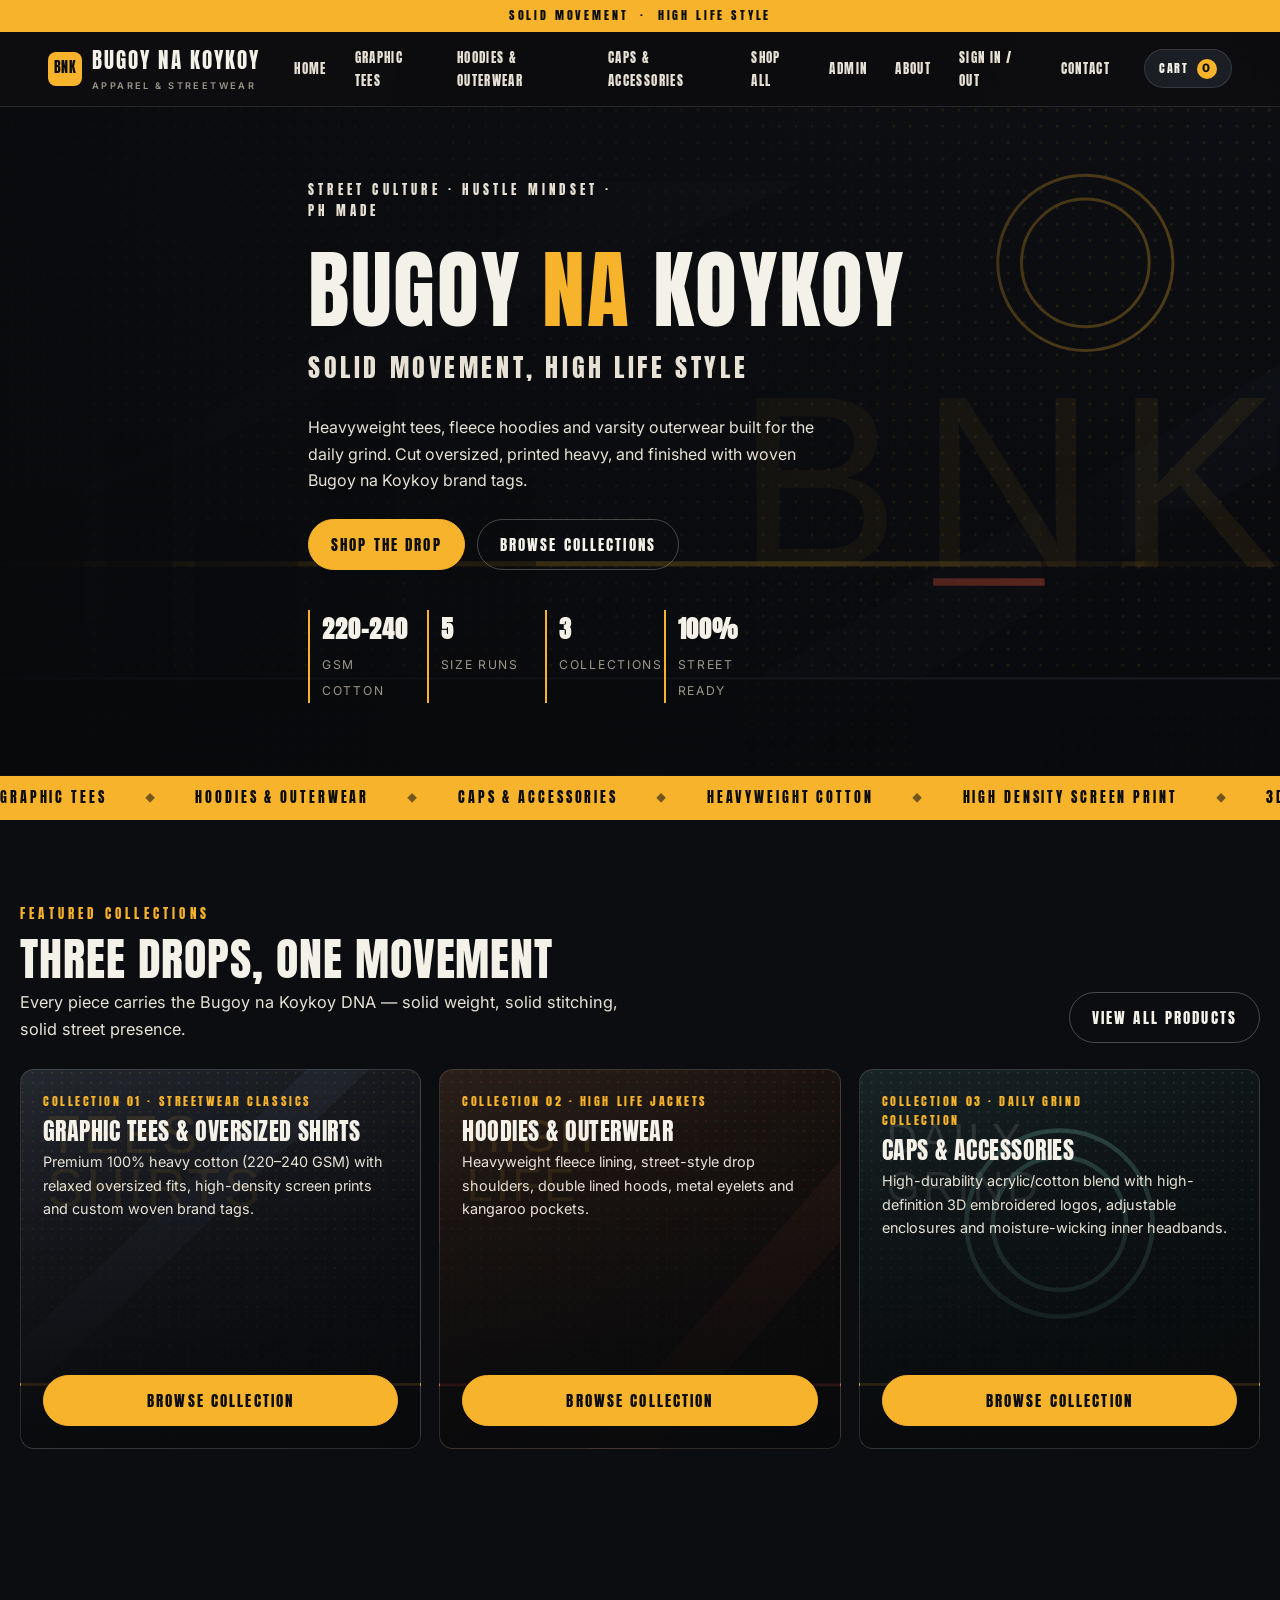
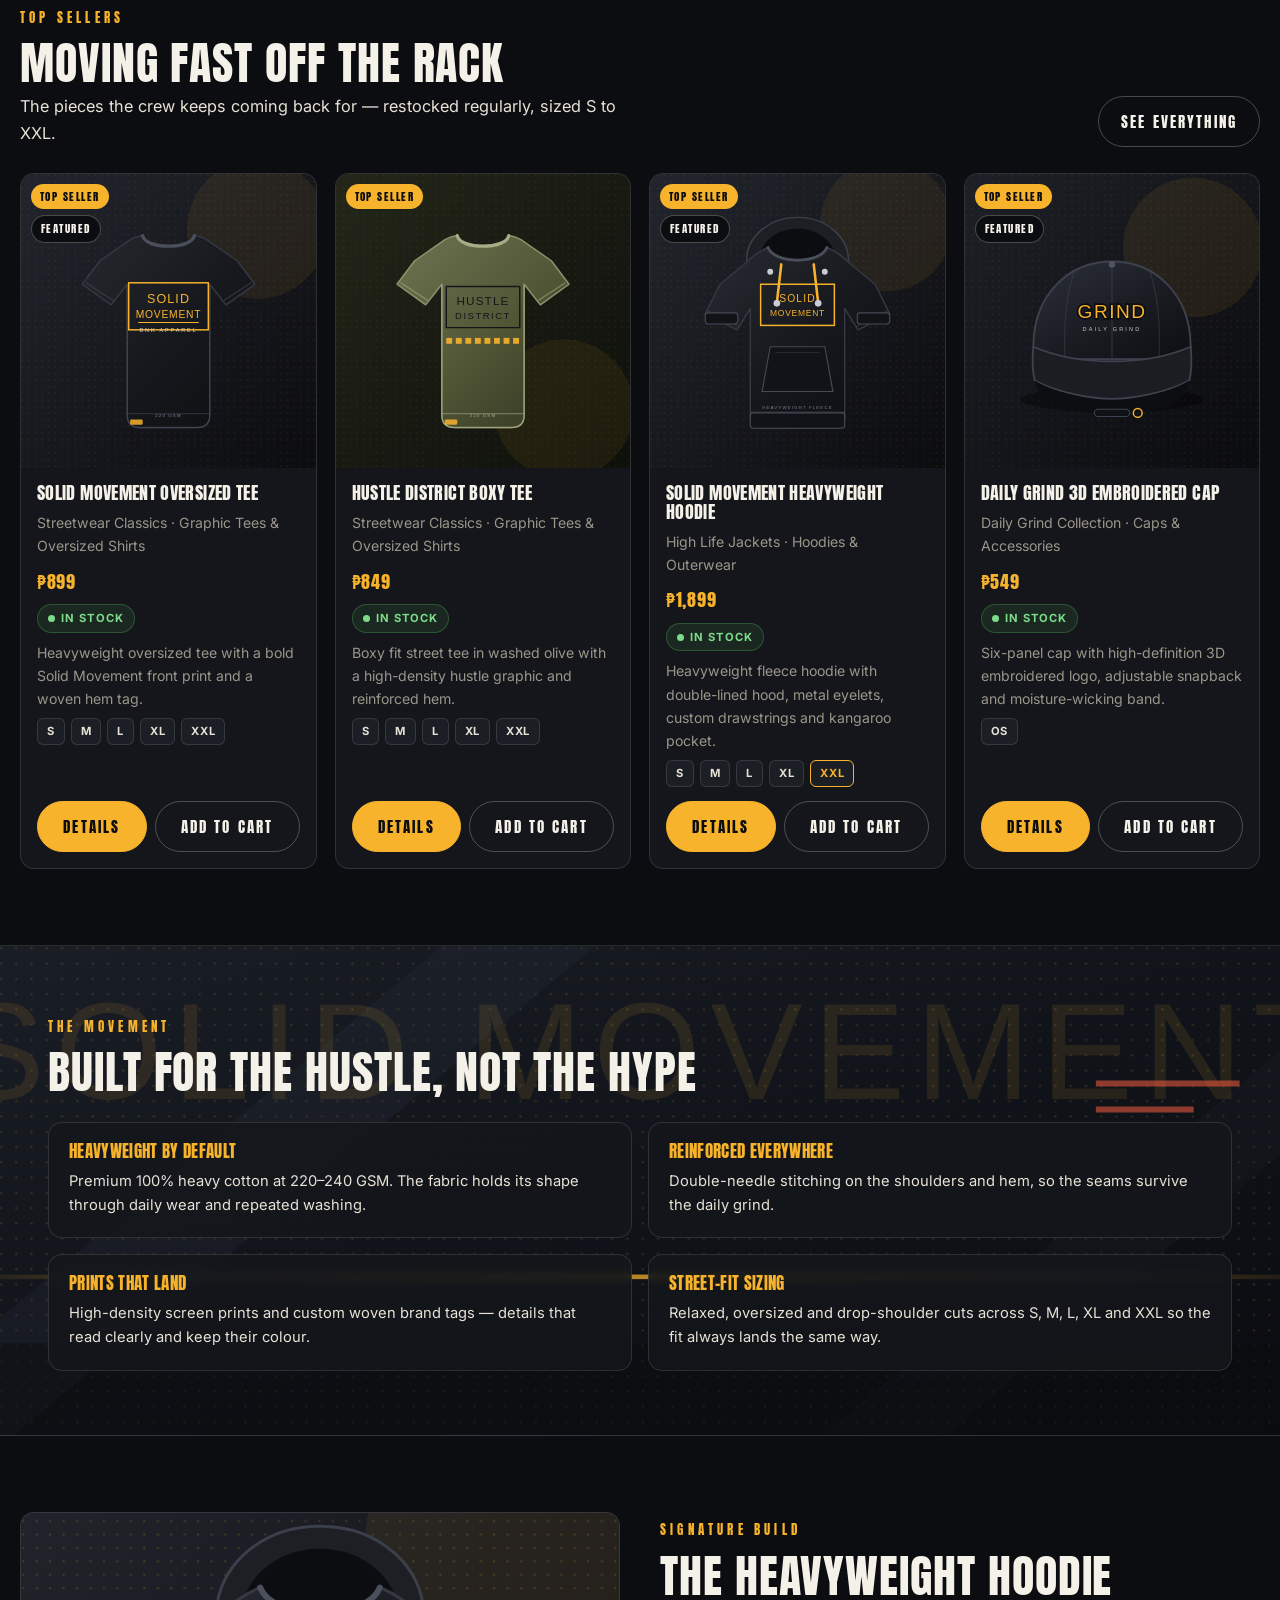
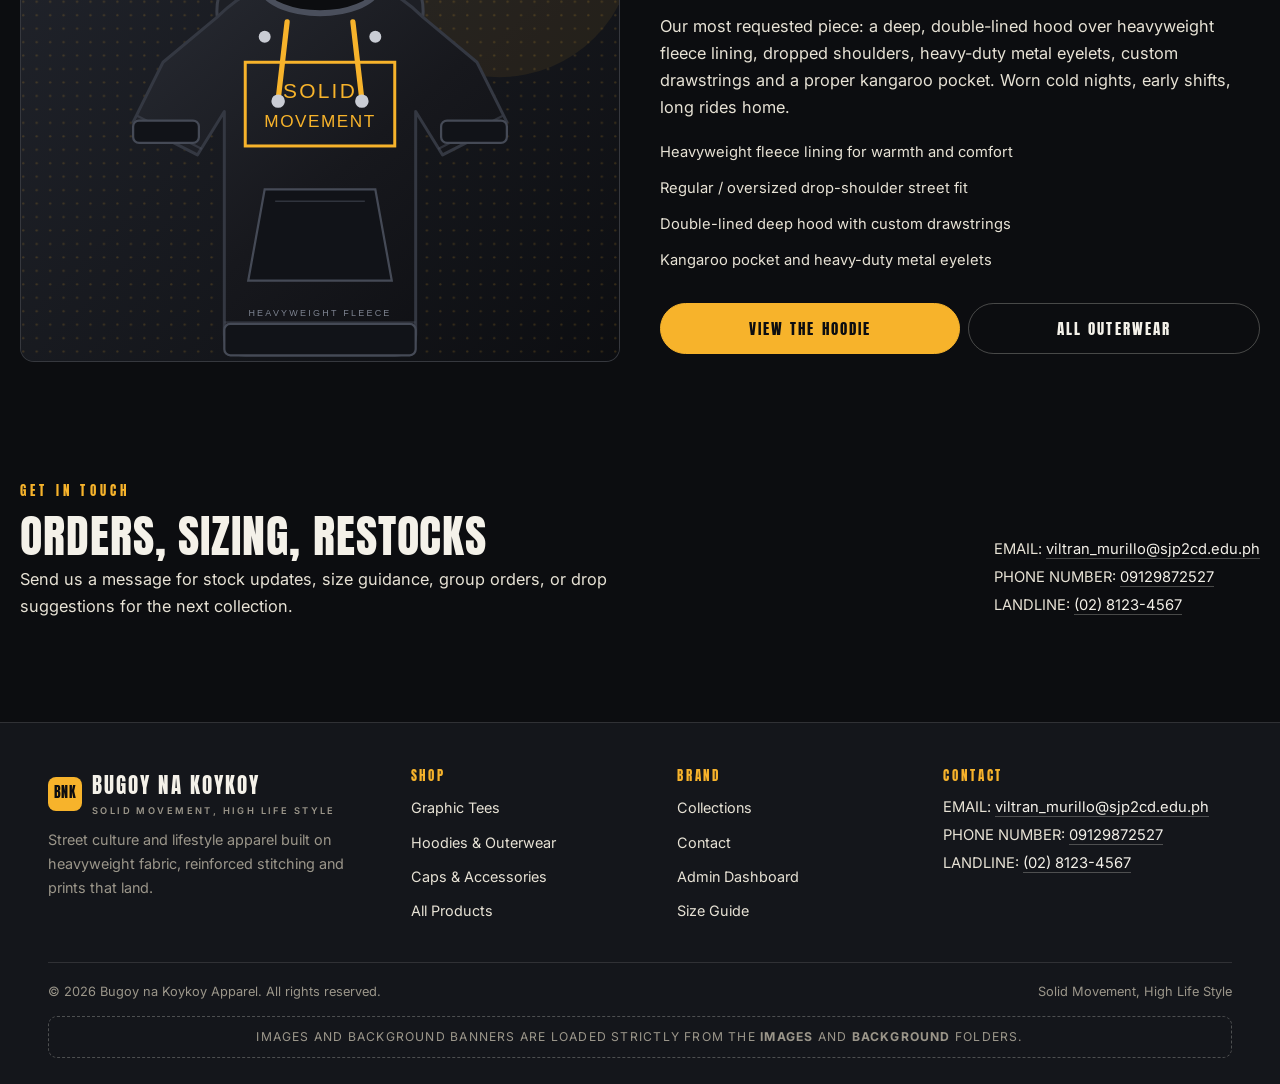
==== commit af478060: "Update site: pages, nav, landline, dashboard, login" ====
--- a/index.html
+++ b/index.html
@@ -57,7 +57,9 @@
             </li>
             <li><a class="nav-link" href="products.html">Shop All</a></li>
             <li><a class="nav-link" href="admin.html">Admin</a></li>
-            <li><a class="nav-link" href="#contact">Contact</a></li>
+            <li><a class="nav-link" href="about.html">About</a></li>
+            <li><a class="nav-link" href="login.html">Sign In / Out</a></li>
+            <li><a class="nav-link" href="contact.html">Contact</a></li>
           </ul>
         </nav>
 
@@ -286,6 +288,7 @@
           <div class="contact-line">
             <div>EMAIL: <a href="mailto:viltran_murillo@sjp2cd.edu.ph">viltran_murillo@sjp2cd.edu.ph</a></div>
             <div>PHONE NUMBER: <a href="tel:09129872527">09129872527</a></div>
+            <div>LANDLINE: <a href="tel:0281234567">(02) 8123-4567</a></div>
           </div>
         </header>
       </section>
@@ -333,6 +336,7 @@
             <div class="contact-line">
               <div>EMAIL: <a href="mailto:viltran_murillo@sjp2cd.edu.ph">viltran_murillo@sjp2cd.edu.ph</a></div>
               <div>PHONE NUMBER: <a href="tel:09129872527">09129872527</a></div>
+            <div>LANDLINE: <a href="tel:0281234567">(02) 8123-4567</a></div>
             </div>
           </div>
         </div>
